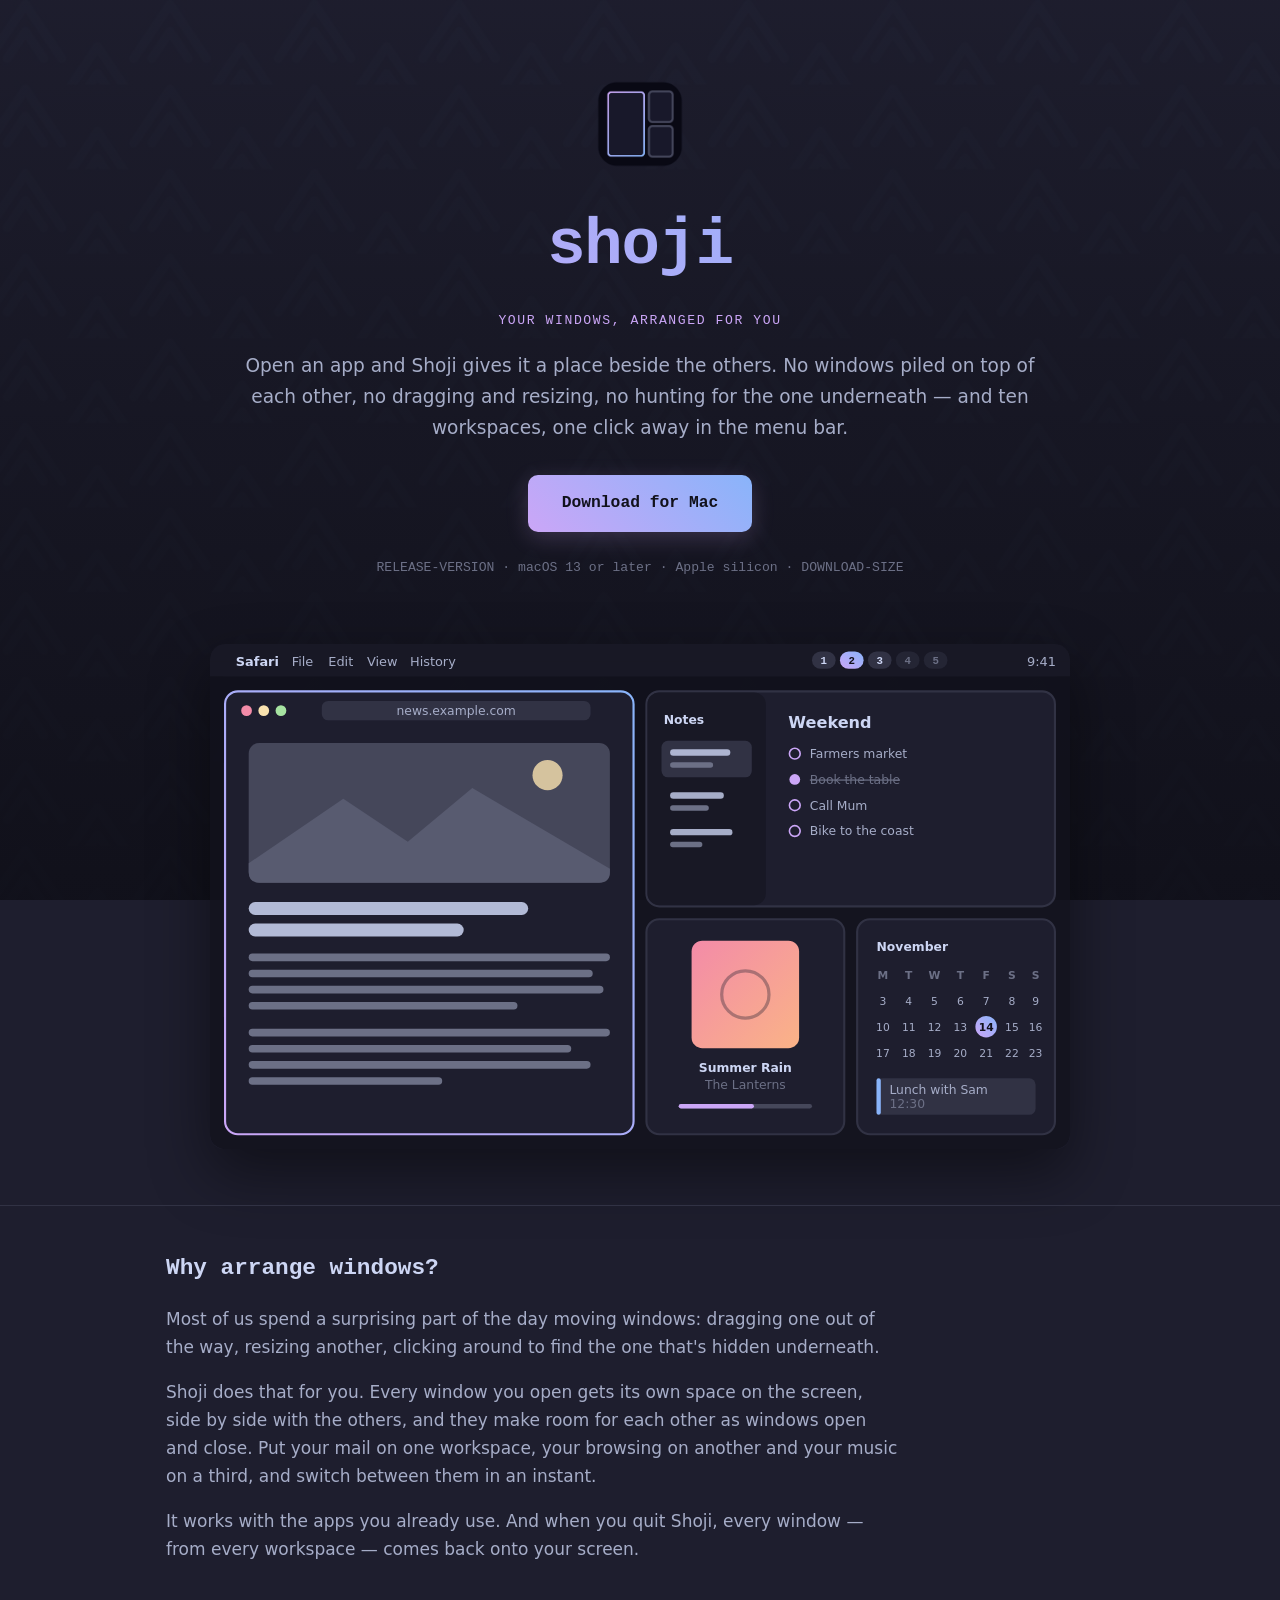
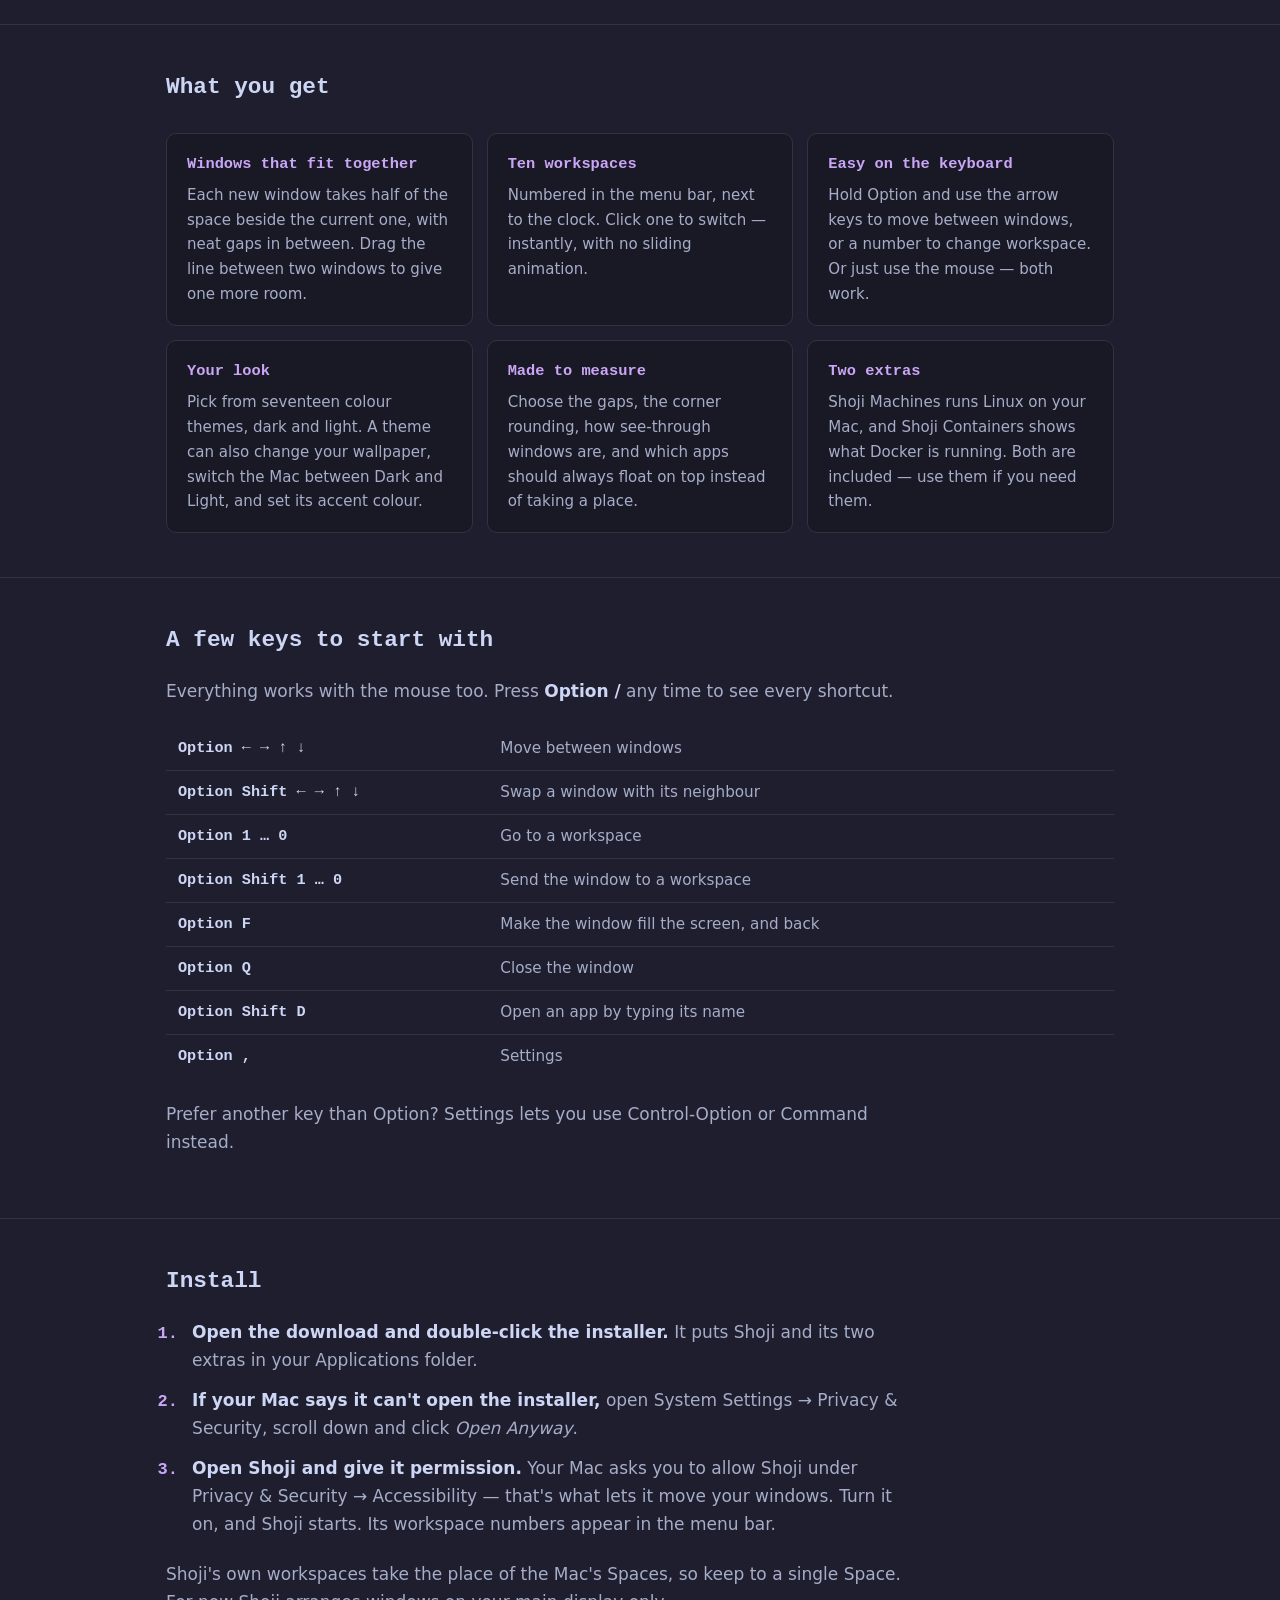
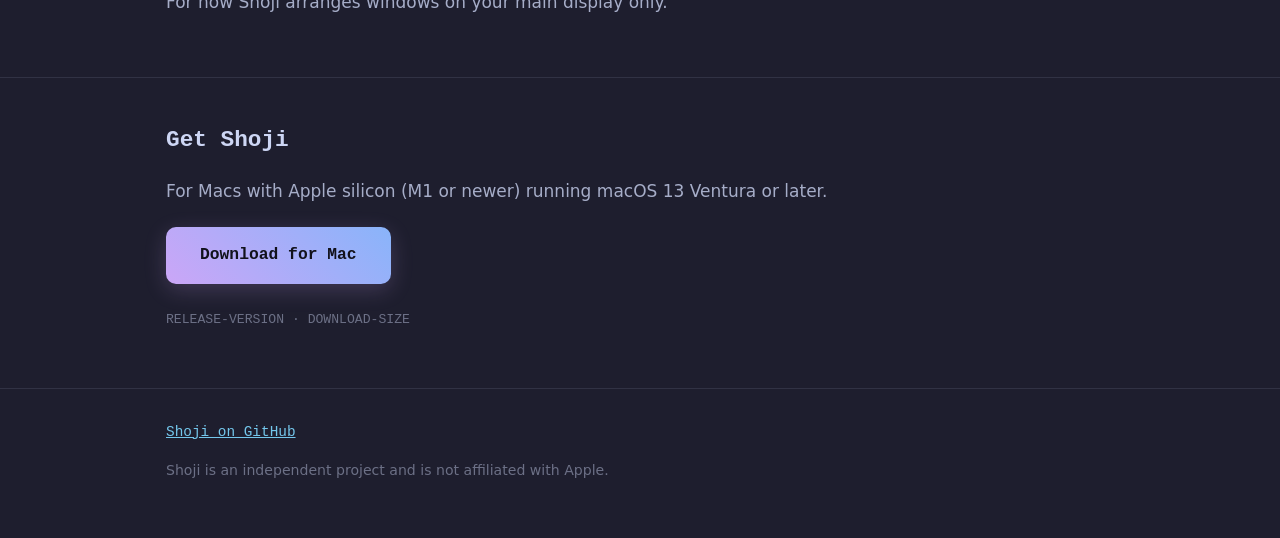
==== web/index.html @ f446073b "Website: shoji.pbcs.io download page web/ is an end-user download page (S3 behind CloudFront, like s" ====
<!doctype html>
<html lang="en">
<head>
<meta charset="utf-8">
<meta name="viewport" content="width=device-width, initial-scale=1">
<title>Shoji — your Mac's windows, arranged for you</title>
<meta name="description" content="Shoji arranges your Mac's windows side by side, automatically. No overlapping, no dragging — and ten workspaces, one click away in the menu bar.">
<link rel="icon" type="image/png" href="assets/favicon.png">
<link rel="stylesheet" href="style.css">

<meta property="og:title" content="Shoji — your Mac's windows, arranged for you">
<meta property="og:description" content="Shoji arranges your Mac's windows side by side, automatically. No overlapping, no dragging.">
<meta property="og:type" content="website">
<meta property="og:image" content="assets/shoji-icon.png">
</head>

<body>

<!-- DOWNLOAD-URL, DOWNLOAD-SIZE and RELEASE-VERSION are filled in when the site is published. -->

<header>
  <div class="wrap">
    <img class="mark" src="assets/shoji-icon.png" alt="The Shoji icon: one tall window beside two stacked ones" width="112" height="112">
    <h1>shoji</h1>
    <p class="tagline">Your windows, arranged for you</p>
    <p class="lede">
      Open an app and Shoji gives it a place beside the others. No windows
      piled on top of each other, no dragging and resizing, no hunting for
      the one underneath — and ten workspaces, one click away in the menu
      bar.
    </p>

    <div class="get">
      <a class="btn" href="DOWNLOAD-URL">Download for Mac</a>
      <p class="meta">
        <span>RELEASE-VERSION</span><span>macOS 13 or later</span><span>Apple silicon</span><span>DOWNLOAD-SIZE</span>
      </p>
    </div>

    <figure class="shot" aria-label="A Mac desktop with Shoji: Safari on the left half, Notes at the top right, Music and Calendar side by side below it, and workspace numbers in the menu bar">
      <svg viewBox="0 0 800 470" role="img" aria-hidden="true">
        <defs>
          <linearGradient id="focus" x1="0" y1="1" x2="1" y2="0">
            <stop offset="0" stop-color="#cba6f7"/><stop offset="1" stop-color="#89b4fa"/>
          </linearGradient>
          <linearGradient id="art" x1="0" y1="0" x2="1" y2="1">
            <stop offset="0" stop-color="#f38ba8"/><stop offset="1" stop-color="#fab387"/>
          </linearGradient>
        </defs>
        <rect x="0" y="0" width="800" height="470" rx="14" fill="#11111b" opacity=".78"/>

        <!-- menu bar -->
        <rect x="0" y="0" width="800" height="30" rx="14" fill="#181825"/>
        <rect x="0" y="16" width="800" height="14" fill="#181825"/>
        <text x="24" y="20" class="mb b">Safari</text>
        <text x="76" y="20" class="mb">File</text>
        <text x="110" y="20" class="mb">Edit</text>
        <text x="146" y="20" class="mb">View</text>
        <text x="186" y="20" class="mb">History</text>
        <g transform="translate(560 7)">
          <rect x="0" y="0" width="22" height="16" rx="8" fill="#313244"/><text x="11" y="12" class="pill">1</text>
          <rect x="26" y="0" width="22" height="16" rx="8" fill="url(#focus)"/><text x="37" y="12" class="pill on">2</text>
          <rect x="52" y="0" width="22" height="16" rx="8" fill="#313244"/><text x="63" y="12" class="pill">3</text>
          <rect x="78" y="0" width="22" height="16" rx="8" fill="#313244" opacity=".5"/><text x="89" y="12" class="pill dim">4</text>
          <rect x="104" y="0" width="22" height="16" rx="8" fill="#313244" opacity=".5"/><text x="115" y="12" class="pill dim">5</text>
        </g>
        <text x="760" y="20" class="mb">9:41</text>

        <!-- Safari: the focused window, left half -->
        <rect x="14" y="44" width="380" height="412" rx="12" fill="#1e1e2e" stroke="url(#focus)" stroke-width="2"/>
        <g transform="translate(14 44)">
          <circle cx="20" cy="18" r="5" fill="#f38ba8"/><circle cx="36" cy="18" r="5" fill="#f9e2af"/><circle cx="52" cy="18" r="5" fill="#a6e3a1"/>
          <rect x="90" y="9" width="250" height="18" rx="6" fill="#313244"/>
          <text x="215" y="22" class="ui c">news.example.com</text>
          <rect x="22" y="48" width="336" height="130" rx="10" fill="#45475a"/>
          <path d="M22 160 L110 100 L170 140 L230 90 L358 165 L358 168 Q358 178 348 178 L32 178 Q22 178 22 168 Z" fill="#585b70"/>
          <circle cx="300" cy="78" r="14" fill="#f9e2af" opacity=".8"/>
          <rect x="22" y="196" width="260" height="12" rx="6" fill="#cdd6f4" opacity=".85"/>
          <rect x="22" y="216" width="200" height="12" rx="6" fill="#cdd6f4" opacity=".85"/>
          <rect x="22" y="244" width="336" height="7" rx="3.5" fill="#6c7086"/>
          <rect x="22" y="259" width="320" height="7" rx="3.5" fill="#6c7086"/>
          <rect x="22" y="274" width="330" height="7" rx="3.5" fill="#6c7086"/>
          <rect x="22" y="289" width="250" height="7" rx="3.5" fill="#6c7086"/>
          <rect x="22" y="314" width="336" height="7" rx="3.5" fill="#6c7086"/>
          <rect x="22" y="329" width="300" height="7" rx="3.5" fill="#6c7086"/>
          <rect x="22" y="344" width="318" height="7" rx="3.5" fill="#6c7086"/>
          <rect x="22" y="359" width="180" height="7" rx="3.5" fill="#6c7086"/>
        </g>

        <!-- Notes: top right -->
        <rect x="406" y="44" width="380" height="200" rx="12" fill="#1e1e2e" stroke="#313244" stroke-width="2"/>
        <g transform="translate(406 44)">
          <rect x="1" y="1" width="110" height="198" rx="11" fill="#181825"/>
          <text x="16" y="30" class="ui b">Notes</text>
          <rect x="14" y="46" width="84" height="34" rx="6" fill="#313244"/>
          <rect x="22" y="54" width="56" height="6" rx="3" fill="#cdd6f4" opacity=".8"/>
          <rect x="22" y="66" width="40" height="5" rx="2.5" fill="#6c7086"/>
          <rect x="22" y="94" width="50" height="6" rx="3" fill="#a6adc8"/>
          <rect x="22" y="106" width="36" height="5" rx="2.5" fill="#6c7086"/>
          <rect x="22" y="128" width="58" height="6" rx="3" fill="#a6adc8"/>
          <rect x="22" y="140" width="30" height="5" rx="2.5" fill="#6c7086"/>
          <text x="132" y="34" class="ui h">Weekend</text>
          <circle cx="138" cy="58" r="5" fill="none" stroke="#cba6f7" stroke-width="1.5"/>
          <text x="152" y="62" class="ui">Farmers market</text>
          <circle cx="138" cy="82" r="5" fill="#cba6f7"/>
          <text x="152" y="86" class="ui done">Book the table</text>
          <circle cx="138" cy="106" r="5" fill="none" stroke="#cba6f7" stroke-width="1.5"/>
          <text x="152" y="110" class="ui">Call Mum</text>
          <circle cx="138" cy="130" r="5" fill="none" stroke="#cba6f7" stroke-width="1.5"/>
          <text x="152" y="134" class="ui">Bike to the coast</text>
        </g>

        <!-- Music: bottom middle -->
        <rect x="406" y="256" width="184" height="200" rx="12" fill="#1e1e2e" stroke="#313244" stroke-width="2"/>
        <g transform="translate(406 256)">
          <rect x="42" y="20" width="100" height="100" rx="10" fill="url(#art)"/>
          <circle cx="92" cy="70" r="22" fill="none" stroke="#1e1e2e" stroke-width="3" opacity=".35"/>
          <text x="92" y="142" class="ui b c">Summer Rain</text>
          <text x="92" y="158" class="ui d c">The Lanterns</text>
          <rect x="30" y="172" width="124" height="4" rx="2" fill="#45475a"/>
          <rect x="30" y="172" width="70" height="4" rx="2" fill="#cba6f7"/>
        </g>

        <!-- Calendar: bottom right -->
        <rect x="602" y="256" width="184" height="200" rx="12" fill="#1e1e2e" stroke="#313244" stroke-width="2"/>
        <g transform="translate(602 256)">
          <text x="18" y="30" class="ui b">November</text>
          <g class="cal">
            <text x="24" y="56">M</text><text x="48" y="56">T</text><text x="72" y="56">W</text><text x="96" y="56">T</text><text x="120" y="56">F</text><text x="144" y="56">S</text><text x="166" y="56">S</text>
          </g>
          <g class="cal n">
            <text x="24" y="80">3</text><text x="48" y="80">4</text><text x="72" y="80">5</text><text x="96" y="80">6</text><text x="120" y="80">7</text><text x="144" y="80">8</text><text x="166" y="80">9</text>
            <text x="24" y="104">10</text><text x="48" y="104">11</text><text x="72" y="104">12</text><text x="96" y="104">13</text>
            <circle cx="120" cy="100" r="10" fill="url(#focus)"/><text x="120" y="104" class="today">14</text>
            <text x="144" y="104">15</text><text x="166" y="104">16</text>
            <text x="24" y="128">17</text><text x="48" y="128">18</text><text x="72" y="128">19</text><text x="96" y="128">20</text><text x="120" y="128">21</text><text x="144" y="128">22</text><text x="166" y="128">23</text>
          </g>
          <rect x="18" y="148" width="148" height="34" rx="6" fill="#313244"/>
          <rect x="18" y="148" width="4" height="34" rx="2" fill="#89b4fa"/>
          <text x="30" y="163" class="ui">Lunch with Sam</text>
          <text x="30" y="176" class="ui d">12:30</text>
        </g>
      </svg>
    </figure>
  </div>
</header>

<section>
  <div class="wrap">
    <h2>Why arrange windows?</h2>
    <p>
      Most of us spend a surprising part of the day moving windows: dragging
      one out of the way, resizing another, clicking around to find the one
      that's hidden underneath.
    </p>
    <p>
      Shoji does that for you. Every window you open gets its own space on
      the screen, side by side with the others, and they make room for each
      other as windows open and close. Put your mail on one workspace, your
      browsing on another and your music on a third, and switch between them
      in an instant.
    </p>
    <p>
      It works with the apps you already use. And when you quit Shoji, every
      window — from every workspace — comes back onto your screen.
    </p>
  </div>
</section>

<section>
  <div class="wrap">
    <h2>What you get</h2>
    <div class="cards">
      <div class="card">
        <h3>Windows that fit together</h3>
        <p>Each new window takes half of the space beside the current one, with neat gaps in between. Drag the line between two windows to give one more room.</p>
      </div>
      <div class="card">
        <h3>Ten workspaces</h3>
        <p>Numbered in the menu bar, next to the clock. Click one to switch — instantly, with no sliding animation.</p>
      </div>
      <div class="card">
        <h3>Easy on the keyboard</h3>
        <p>Hold Option and use the arrow keys to move between windows, or a number to change workspace. Or just use the mouse — both work.</p>
      </div>
      <div class="card">
        <h3>Your look</h3>
        <p>Pick from seventeen colour themes, dark and light. A theme can also change your wallpaper, switch the Mac between Dark and Light, and set its accent colour.</p>
      </div>
      <div class="card">
        <h3>Made to measure</h3>
        <p>Choose the gaps, the corner rounding, how see-through windows are, and which apps should always float on top instead of taking a place.</p>
      </div>
      <div class="card">
        <h3>Two extras</h3>
        <p>Shoji Machines runs Linux on your Mac, and Shoji Containers shows what Docker is running. Both are included — use them if you need them.</p>
      </div>
    </div>
  </div>
</section>

<section>
  <div class="wrap">
    <h2>A few keys to start with</h2>
    <p>Everything works with the mouse too. Press <strong>Option&nbsp;/</strong> any time to see every shortcut.</p>
    <table class="kit">
      <tr><th>Option ← → ↑ ↓</th><td>Move between windows</td></tr>
      <tr><th>Option Shift ← → ↑ ↓</th><td>Swap a window with its neighbour</td></tr>
      <tr><th>Option 1 … 0</th><td>Go to a workspace</td></tr>
      <tr><th>Option Shift 1 … 0</th><td>Send the window to a workspace</td></tr>
      <tr><th>Option F</th><td>Make the window fill the screen, and back</td></tr>
      <tr><th>Option Q</th><td>Close the window</td></tr>
      <tr><th>Option Shift D</th><td>Open an app by typing its name</td></tr>
      <tr><th>Option ,</th><td>Settings</td></tr>
    </table>
    <p style="margin-top:22px">
      Prefer another key than Option? Settings lets you use Control-Option or
      Command instead.
    </p>
  </div>
</section>

<section>
  <div class="wrap">
    <h2>Install</h2>
    <ol class="steps">
      <li>
        <strong>Open the download and double-click the installer.</strong>
        It puts Shoji and its two extras in your Applications folder.
      </li>
      <li>
        <strong>If your Mac says it can't open the installer,</strong> open
        System Settings → Privacy &amp; Security, scroll down and click
        <em>Open Anyway</em>.
      </li>
      <li>
        <strong>Open Shoji and give it permission.</strong> Your Mac asks
        you to allow Shoji under Privacy &amp; Security → Accessibility —
        that's what lets it move your windows. Turn it on, and Shoji starts.
        Its workspace numbers appear in the menu bar.
      </li>
    </ol>
    <p>
      Shoji's own workspaces take the place of the Mac's Spaces, so keep to
      a single Space. For now Shoji arranges windows on your main display
      only.
    </p>
  </div>
</section>

<section>
  <div class="wrap">
    <h2>Get Shoji</h2>
    <p>
      For Macs with Apple silicon (M1 or newer) running macOS 13 Ventura or
      later.
    </p>
    <div class="get left">
      <a class="btn" href="DOWNLOAD-URL">Download for Mac</a>
      <p class="meta">
        <span>RELEASE-VERSION</span><span>DOWNLOAD-SIZE</span>
      </p>
    </div>
  </div>
</section>

<footer>
  <div class="wrap">
    <div class="links">
      <a href="https://github.com/paulbeavers/shoji">Shoji on GitHub</a>
    </div>
    <p style="margin:0">
      Shoji is an independent project and is not affiliated with Apple.
    </p>
  </div>
</footer>
</body>
</html>
---- web/style.css ----
/* Shoji — Catppuccin Mocha, Shoji's default theme, with the mauve → blue
   gradient its active workspace pill and icon use. Modelled on the starch site. */

:root {
  --crust:    #11111b;
  --mantle:   #181825;
  --base:     #1e1e2e;
  --surface0: #313244;
  --surface1: #45475a;
  --overlay:  #6c7086;
  --subtext:  #a6adc8;
  --text:     #cdd6f4;
  --sapphire: #74c7ec;
  --blue:     #89b4fa;
  --green:    #a6e3a1;
  --peach:    #fab387;
  --mauve:    #cba6f7;

  --mono: ui-monospace, "JetBrains Mono", "JetBrainsMono Nerd Font",
          "SFMono-Regular", Menlo, Consolas, monospace;
  --sans: ui-sans-serif, system-ui, -apple-system, "Segoe UI", Roboto,
          "Helvetica Neue", Arial, sans-serif;

  --measure: 68ch;
  --gutter: 16px;
}

* { box-sizing: border-box; }

html { scroll-behavior: smooth; }

body {
  margin: 0;
  background-color: var(--base);
  /* The lattice is the wallpaper the desktop ships with, so the page opens on
     the picture the installed machine shows. Fixed, so it reads as a backdrop
     rather than something that scrolls past. */
  background-image: linear-gradient(rgba(30, 30, 46, .82), rgba(17, 17, 27, .94)),
                    url("assets/lattice.jpg");
  background-size: cover;
  background-position: center top;
  background-attachment: fixed;
  color: var(--text);
  font-family: var(--sans);
  font-size: 17px;
  line-height: 1.65;
  -webkit-font-smoothing: antialiased;
}

.wrap {
  max-width: 980px;
  margin: 0 auto;
  padding: 0 var(--gutter);
}

/* ── hero ─────────────────────────────────────────────────────────────── */

header { padding: 72px 0 56px; text-align: center; }

header img.mark {
  width: 104px; height: auto;
  margin: 0 auto 18px;
  display: block;
}

h1 {
  font-family: var(--mono);
  font-size: clamp(2.6rem, 9vw, 4rem);
  letter-spacing: -.02em;
  margin: 0;
  /* The same mauve-to-sapphire ramp the focused window border draws. */
  background: linear-gradient(45deg, var(--mauve), var(--blue));
  -webkit-background-clip: text;
  background-clip: text;
  color: transparent;
}

.tagline {
  font-family: var(--mono);
  color: var(--mauve);
  letter-spacing: .12em;
  text-transform: uppercase;
  font-size: .82rem;
  margin: 10px 0 20px;
}

.lede {
  max-width: var(--measure);
  margin: 0 auto 32px;
  color: var(--subtext);
  font-size: 1.16rem;
}

/* ── download ─────────────────────────────────────────────────────────── */

.get { display: flex; flex-direction: column; align-items: center; gap: 12px; }

.btn {
  display: inline-block;
  font-family: var(--mono);
  font-size: 1.02rem;
  font-weight: 600;
  text-decoration: none;
  color: var(--crust);
  background: linear-gradient(45deg, var(--mauve), var(--blue));
  padding: 15px 34px;
  border-radius: 10px;
  border: 0;
  transition: transform .12s ease, box-shadow .12s ease;
  box-shadow: 0 6px 22px rgba(203, 166, 247, .2);
}

.btn:hover, .btn:focus-visible {
  transform: translateY(-2px);
  box-shadow: 0 10px 28px rgba(203, 166, 247, .3);
}

.btn:focus-visible { outline: 2px solid var(--text); outline-offset: 3px; }

.meta {
  font-family: var(--mono);
  font-size: .82rem;
  color: var(--overlay);
}

.meta span + span::before { content: " · "; }

/* ── sections ─────────────────────────────────────────────────────────── */

section { padding: 44px 0; border-top: 1px solid var(--surface0); }

h2 {
  font-family: var(--mono);
  font-size: 1.42rem;
  margin: 0 0 6px;
  color: var(--text);
}

section > .wrap > p { max-width: var(--measure); color: var(--subtext); }

section > .wrap > p strong { color: var(--text); font-weight: 600; }

/* ── feature cards ────────────────────────────────────────────────────── */

.cards {
  display: grid;
  grid-template-columns: repeat(auto-fit, minmax(240px, 1fr));
  gap: 14px;
  margin-top: 26px;
}

.card {
  background: rgba(24, 24, 37, .78);
  border: 1px solid var(--surface0);
  border-radius: 10px;
  padding: 18px 20px;
}

.card h3 {
  font-family: var(--mono);
  font-size: .96rem;
  margin: 0 0 6px;
  color: var(--mauve);
}

.card p { margin: 0; color: var(--subtext); font-size: .94rem; }

/* ── key table ────────────────────────────────────────────────────────── */

.kit {
  width: 100%;
  border-collapse: collapse;
  margin-top: 22px;
  font-size: .95rem;
}

.kit th, .kit td {
  text-align: left;
  padding: 9px 12px;
  border-bottom: 1px solid var(--surface0);
  vertical-align: top;
}

.kit th {
  color: var(--text);
  font-family: var(--mono);
  font-weight: 600;
  width: 34%;
  white-space: nowrap;
}

.kit td { color: var(--subtext); }

.kit tr:last-child th, .kit tr:last-child td { border-bottom: 0; }

/* ── code ─────────────────────────────────────────────────────────────── */

pre {
  background: var(--crust);
  border: 1px solid var(--surface0);
  border-radius: 10px;
  padding: 15px 18px;
  overflow-x: auto;
  font-family: var(--mono);
  font-size: .87rem;
  line-height: 1.55;
  color: var(--text);
  /* Deliberately not held to --measure. Prose wants a short line; a shell
     command does not, and clipping one at 68ch hid the end of the dd line
     behind a scrollbar — which is exactly the part worth reading. */
}

/* The overflow scrollbar defaults to the platform's light one, which on this
   background arrives as a bright white bar under the code. */
pre::-webkit-scrollbar { height: 10px; }
pre::-webkit-scrollbar-track { background: var(--crust); border-radius: 0 0 10px 10px; }
pre::-webkit-scrollbar-thumb {
  background: var(--surface1);
  border-radius: 6px;
  border: 2px solid var(--crust);
}
pre::-webkit-scrollbar-thumb:hover { background: var(--overlay); }
pre { scrollbar-width: thin; scrollbar-color: var(--surface1) var(--crust); }

pre .c { color: var(--overlay); }

code {
  font-family: var(--mono);
  font-size: .9em;
  background: rgba(49, 50, 68, .55);
  padding: .12em .42em;
  border-radius: 5px;
  color: var(--text);
}

/* ── links ────────────────────────────────────────────────────────────── */

a { color: var(--sapphire); }
a:hover { color: var(--blue); }

/* ── footer ───────────────────────────────────────────────────────────── */

footer {
  border-top: 1px solid var(--surface0);
  padding: 32px 0 56px;
  color: var(--overlay);
  font-size: .88rem;
}

footer .links { display: flex; flex-wrap: wrap; gap: 20px; margin-bottom: 14px; }
footer .links a { font-family: var(--mono); font-size: .9rem; }

/* ── the desktop drawing ──────────────────────────────────────────────── */

.shot { margin: 52px auto 0; max-width: 860px; }
.shot svg {
  display: block; width: 100%; height: auto;
  border-radius: 14px;
  box-shadow: 0 24px 60px rgba(0, 0, 0, .45);
  font-family: var(--mono);
}
.shot .mb { font-family: var(--sans); font-size: 12px; fill: var(--subtext); }
.shot .mb.b { fill: var(--text); font-weight: 700; }
.shot .pill { font-size: 10px; font-weight: 700; text-anchor: middle; fill: var(--text); }
.shot .pill.on { fill: var(--crust); }
.shot .pill.dim { fill: var(--overlay); }
.shot .pill.gear { font-family: var(--sans); font-size: 12px; fill: var(--subtext); }
.shot .ui { font-family: var(--sans); font-size: 11.5px; fill: var(--subtext); }
.shot .ui.b { font-weight: 700; fill: var(--text); }
.shot .ui.h { font-size: 15px; font-weight: 700; fill: var(--text); }
.shot .ui.d { fill: var(--overlay); }
.shot .ui.c { text-anchor: middle; }
.shot .ui.done { fill: var(--overlay); text-decoration: line-through; }
.shot .cal text { font-family: var(--sans); font-size: 10px; text-anchor: middle; fill: var(--overlay); font-weight: 600; }
.shot .cal.n text { fill: var(--subtext); font-weight: 400; }
.shot .cal.n text.today { fill: var(--crust); font-weight: 700; }

/* ── install steps ────────────────────────────────────────────────────── */

.steps { max-width: var(--measure); color: var(--subtext); padding-left: 1.3em; margin: 18px 0 22px; }
.steps li { margin-bottom: 12px; padding-left: 4px; }
.steps li::marker { font-family: var(--mono); color: var(--mauve); font-weight: 700; }
.steps strong { color: var(--text); font-weight: 600; }

.get.left { align-items: flex-start; margin-top: 22px; }

@media (max-width: 620px) {
  body { font-size: 16px; }
  header { padding: 52px 0 40px; }
  .kit th { width: auto; white-space: normal; }
  .kit, .kit tbody, .kit tr, .kit th, .kit td { display: block; }
  .kit th { border-bottom: 0; padding-bottom: 0; }
  .kit td { padding-top: 2px; }
}
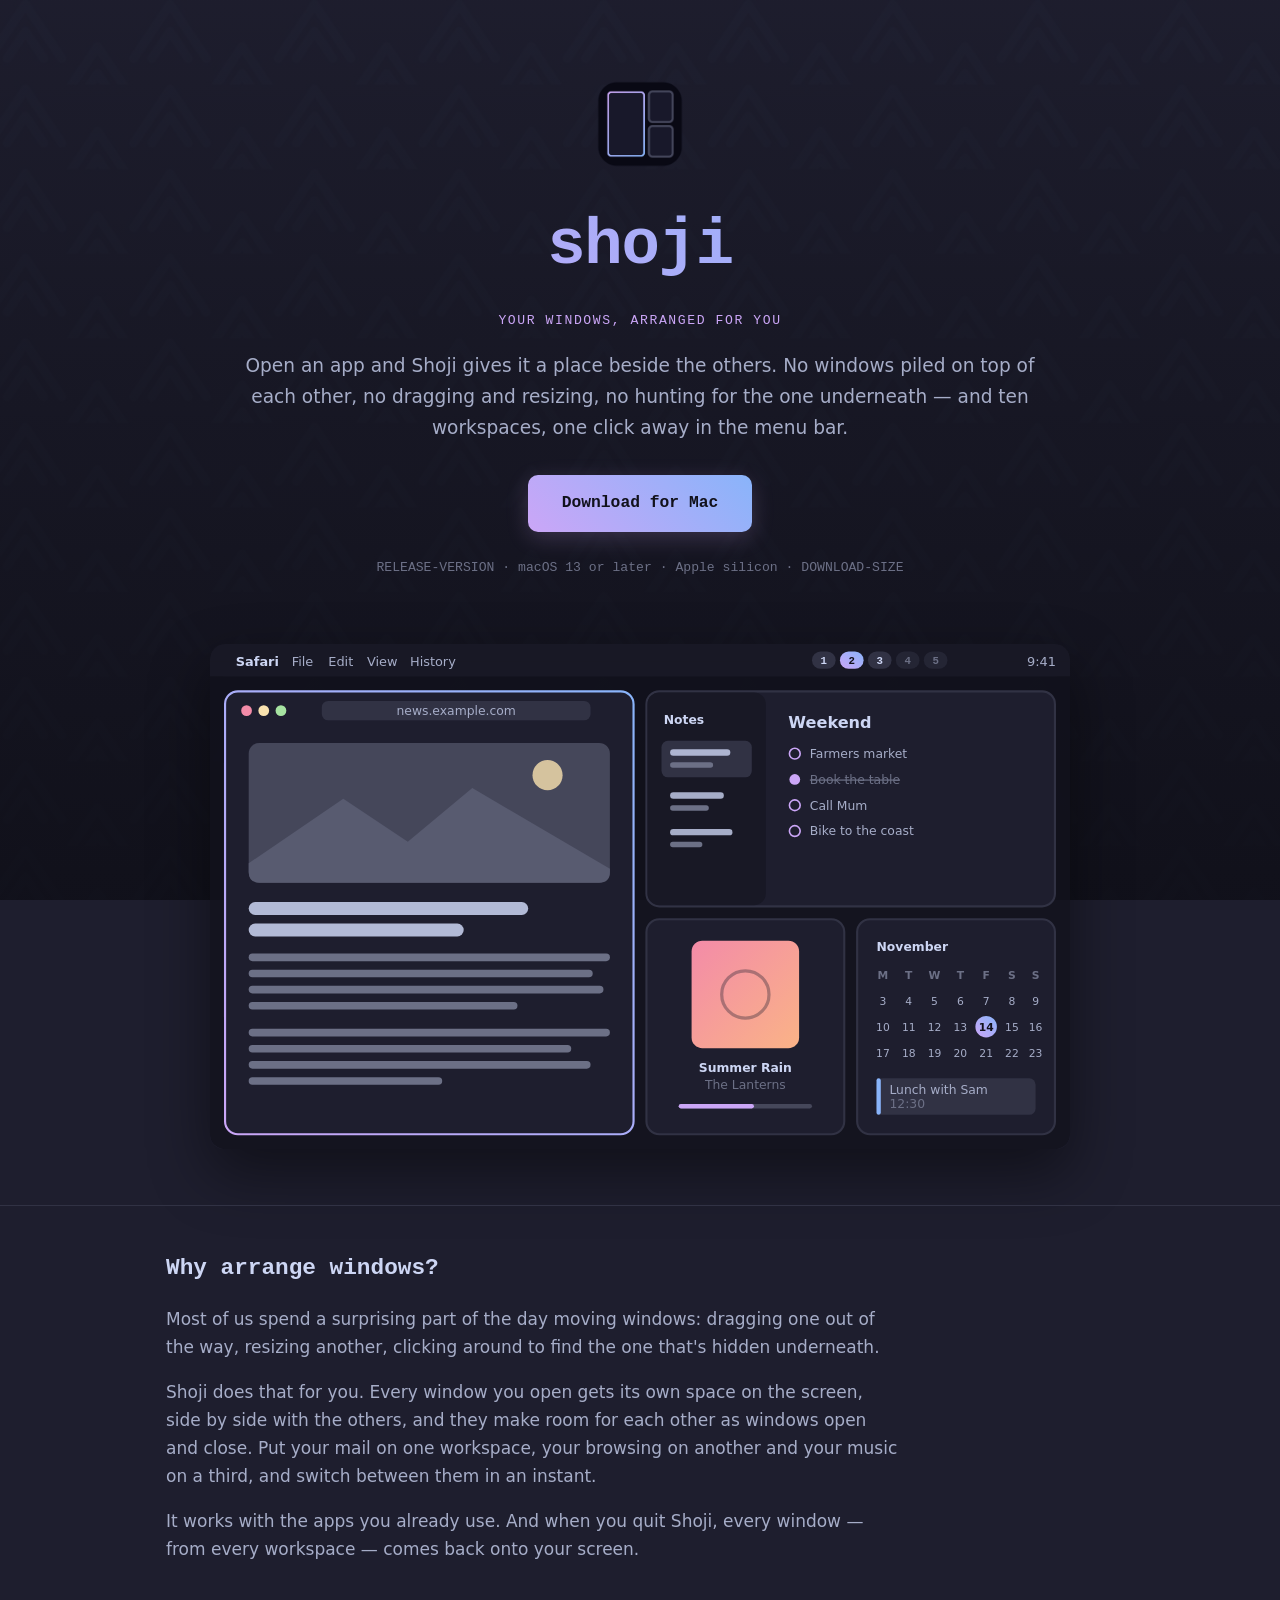
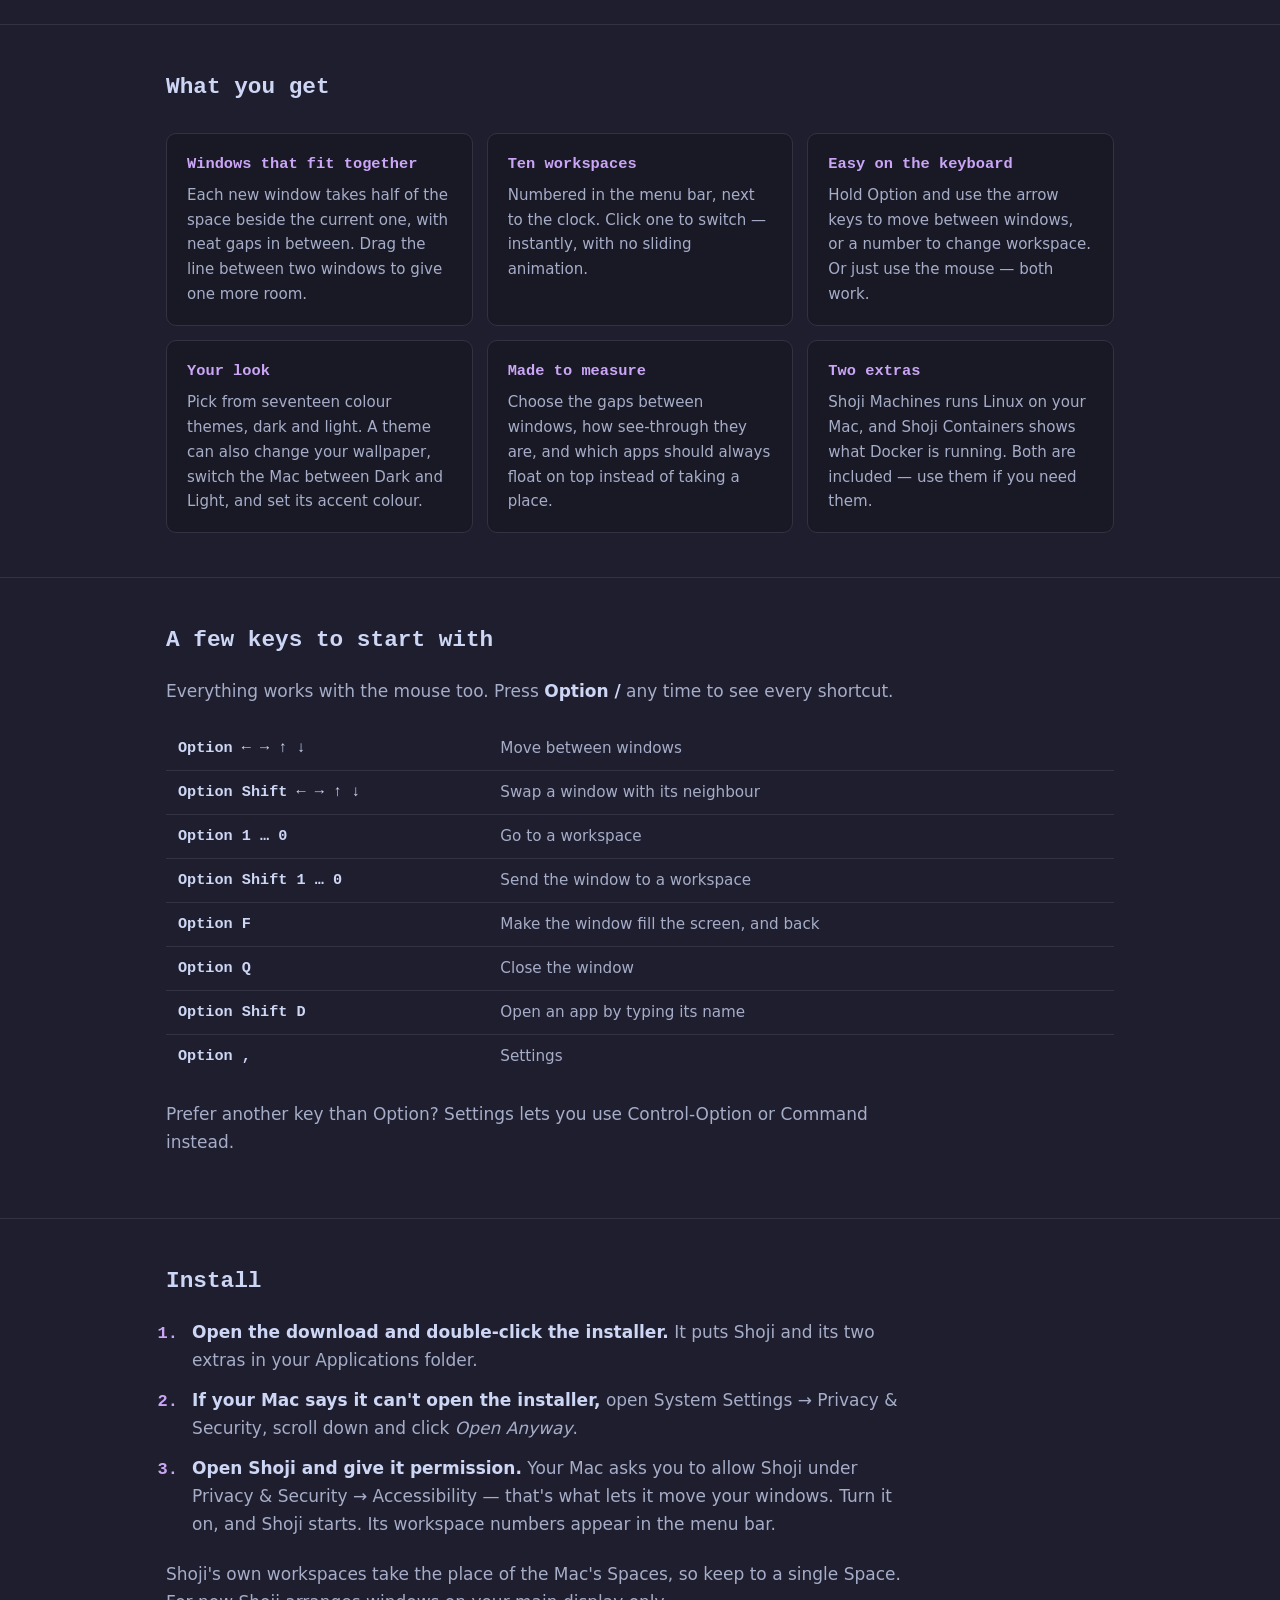
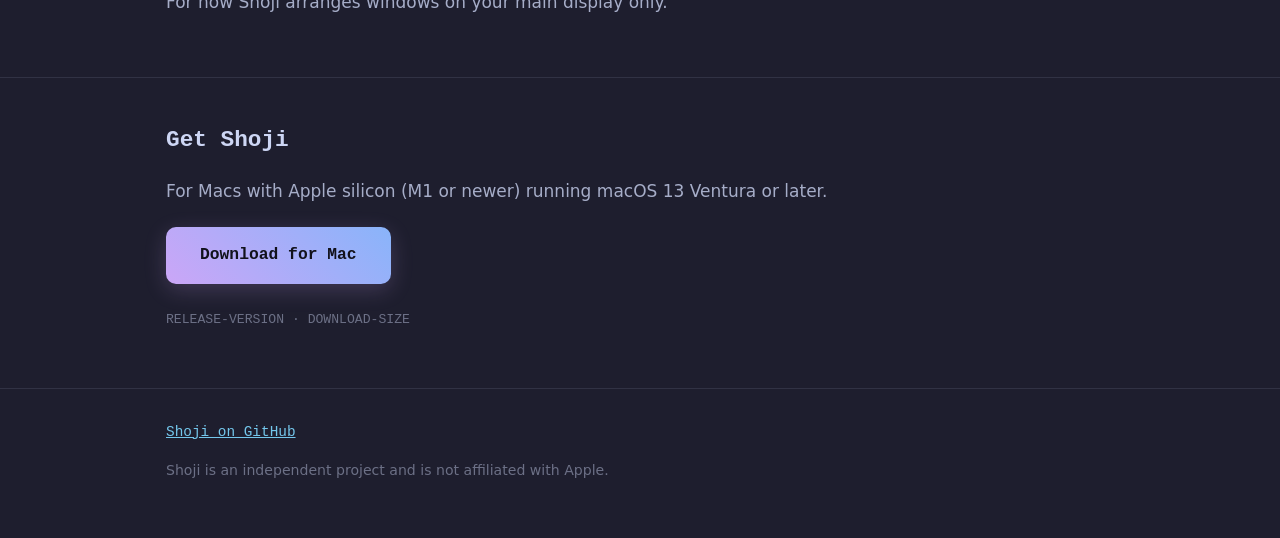
==== commit 56e9e0fa: "Remove the corner rounding setting It only rounded Shoji's launcher and keybindings sheet, but read " ====
--- a/web/index.html
+++ b/web/index.html
@@ -189,7 +189,7 @@
       </div>
       <div class="card">
         <h3>Made to measure</h3>
-        <p>Choose the gaps, the corner rounding, how see-through windows are, and which apps should always float on top instead of taking a place.</p>
+        <p>Choose the gaps between windows, how see-through they are, and which apps should always float on top instead of taking a place.</p>
       </div>
       <div class="card">
         <h3>Two extras</h3>
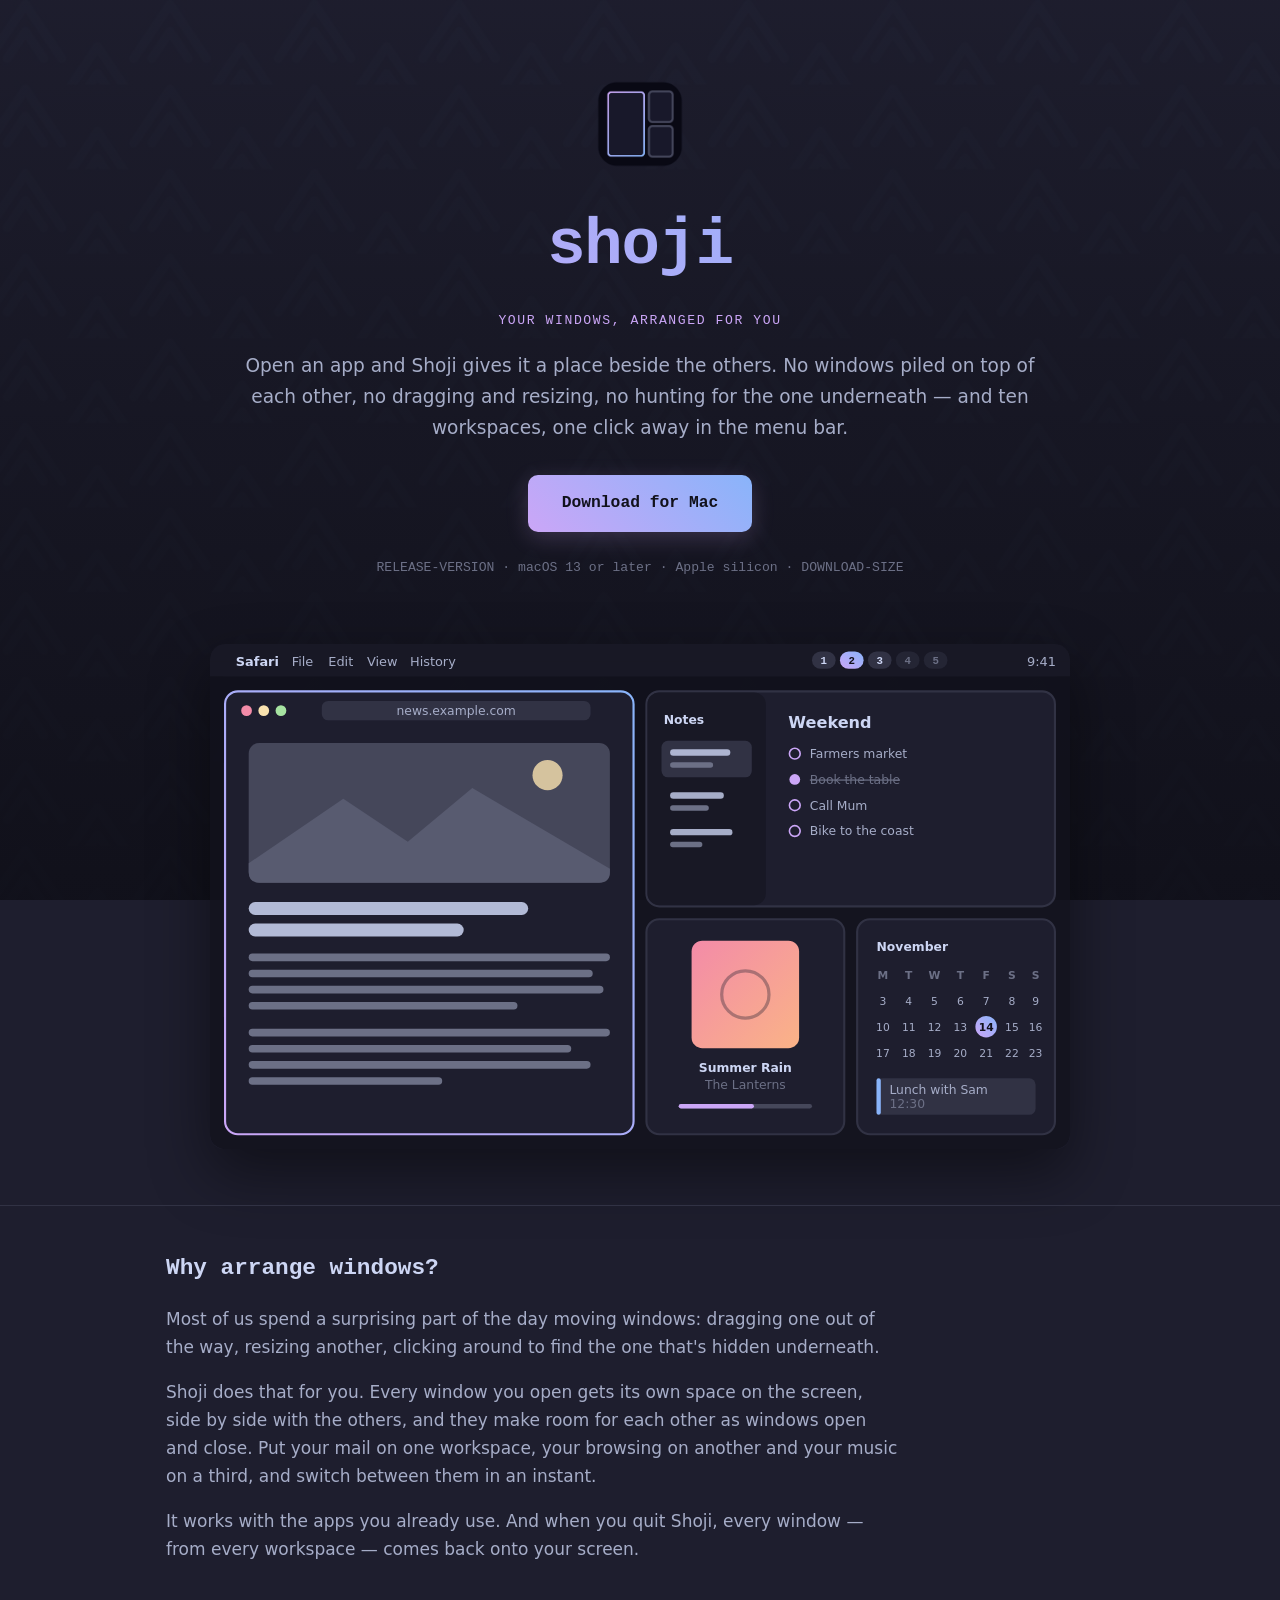
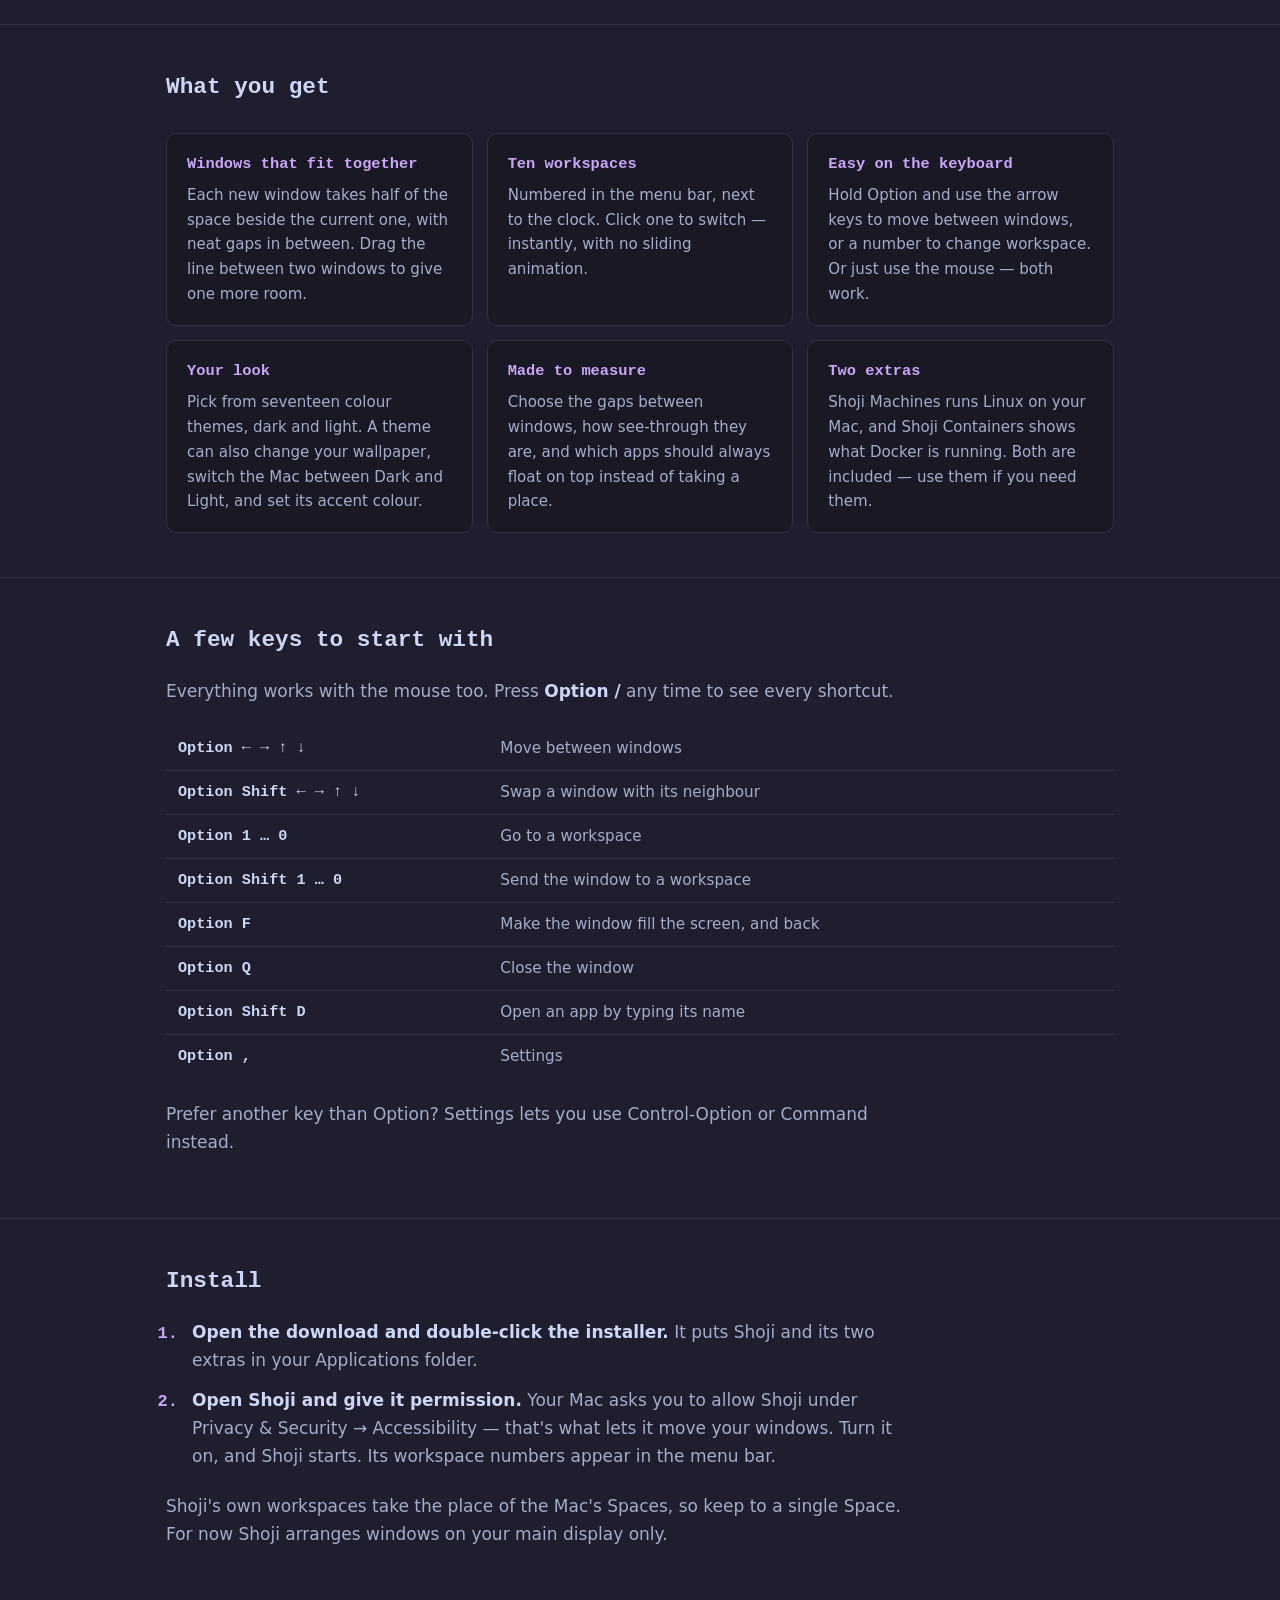
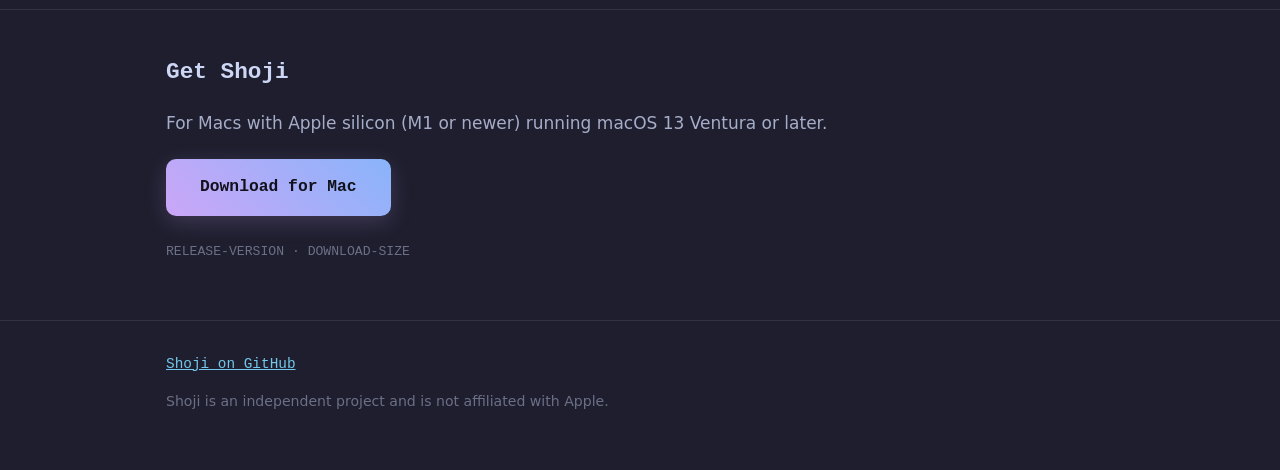
==== commit 5c99eb49: "Signed, notarized releases With Developer ID Application + Installer certificates and a notarytool p" ====
--- a/web/index.html
+++ b/web/index.html
@@ -229,11 +229,6 @@
         It puts Shoji and its two extras in your Applications folder.
       </li>
       <li>
-        <strong>If your Mac says it can't open the installer,</strong> open
-        System Settings → Privacy &amp; Security, scroll down and click
-        <em>Open Anyway</em>.
-      </li>
-      <li>
         <strong>Open Shoji and give it permission.</strong> Your Mac asks
         you to allow Shoji under Privacy &amp; Security → Accessibility —
         that's what lets it move your windows. Turn it on, and Shoji starts.
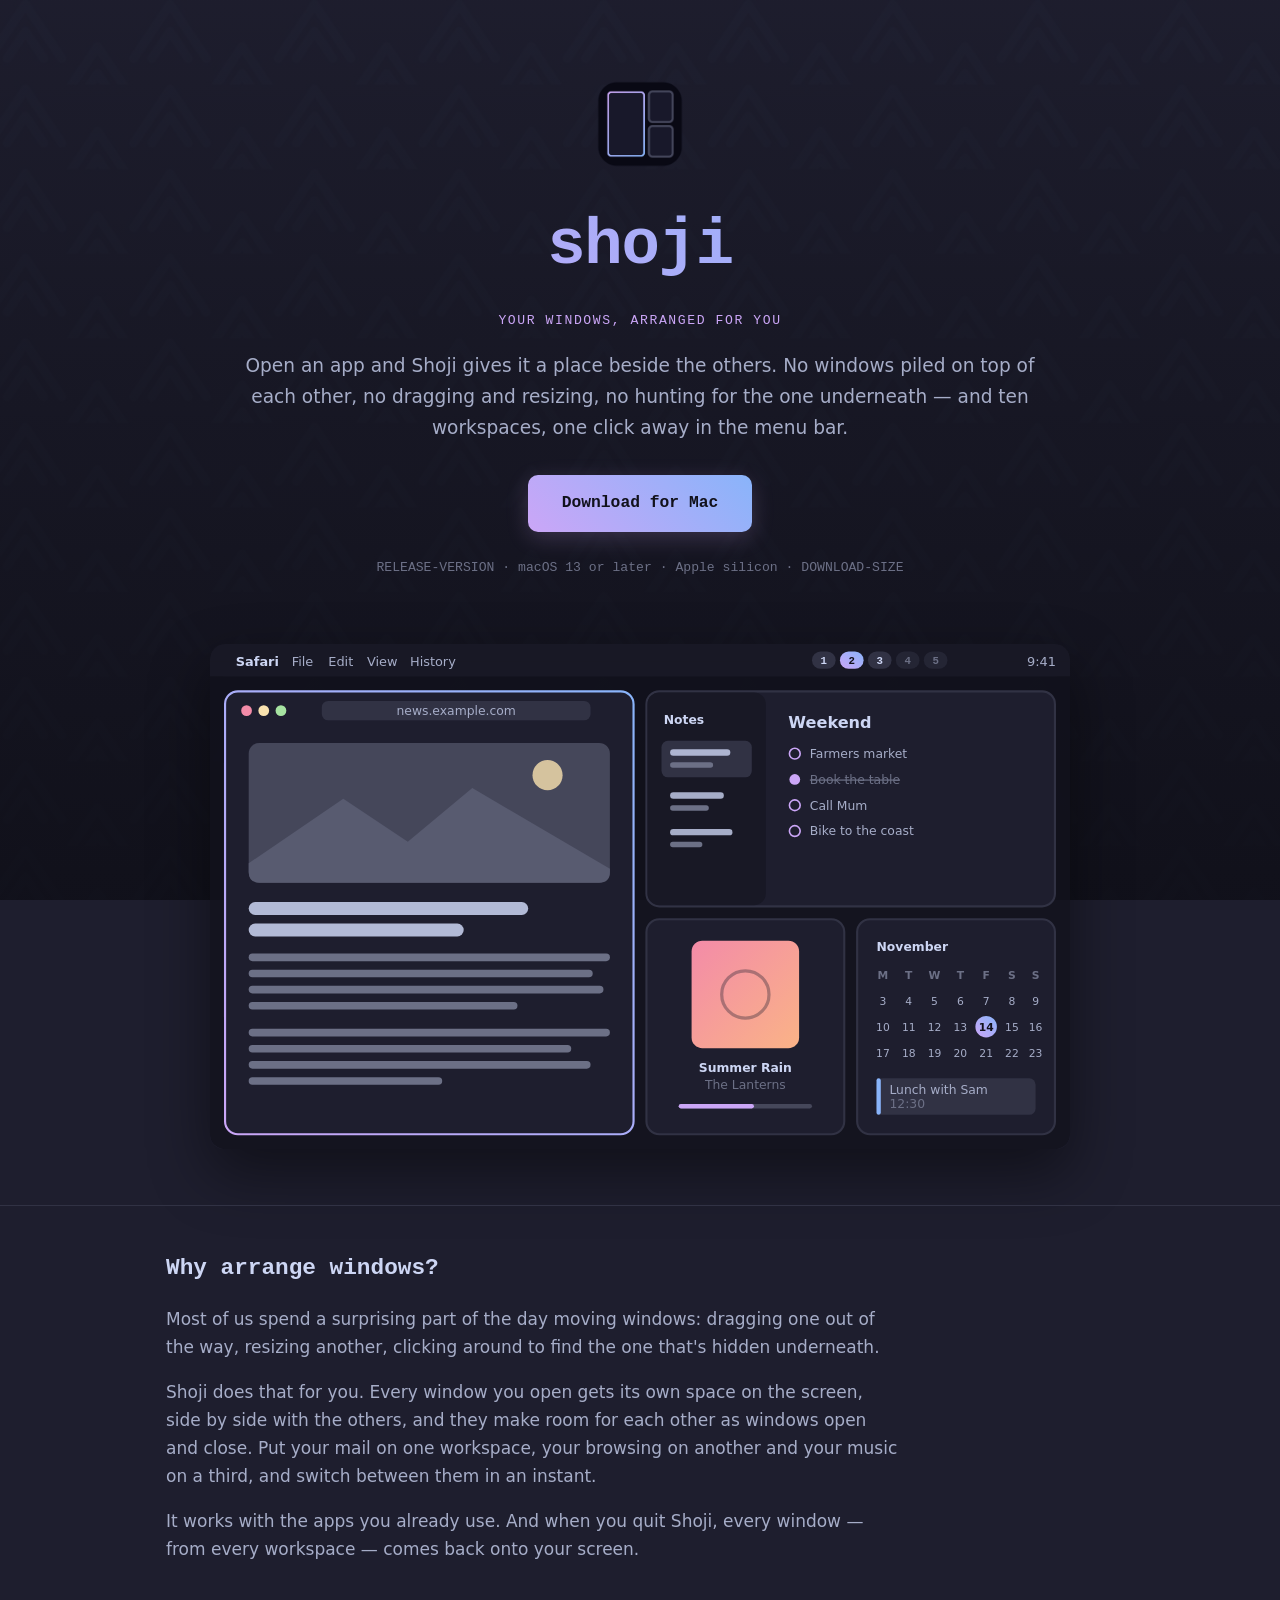
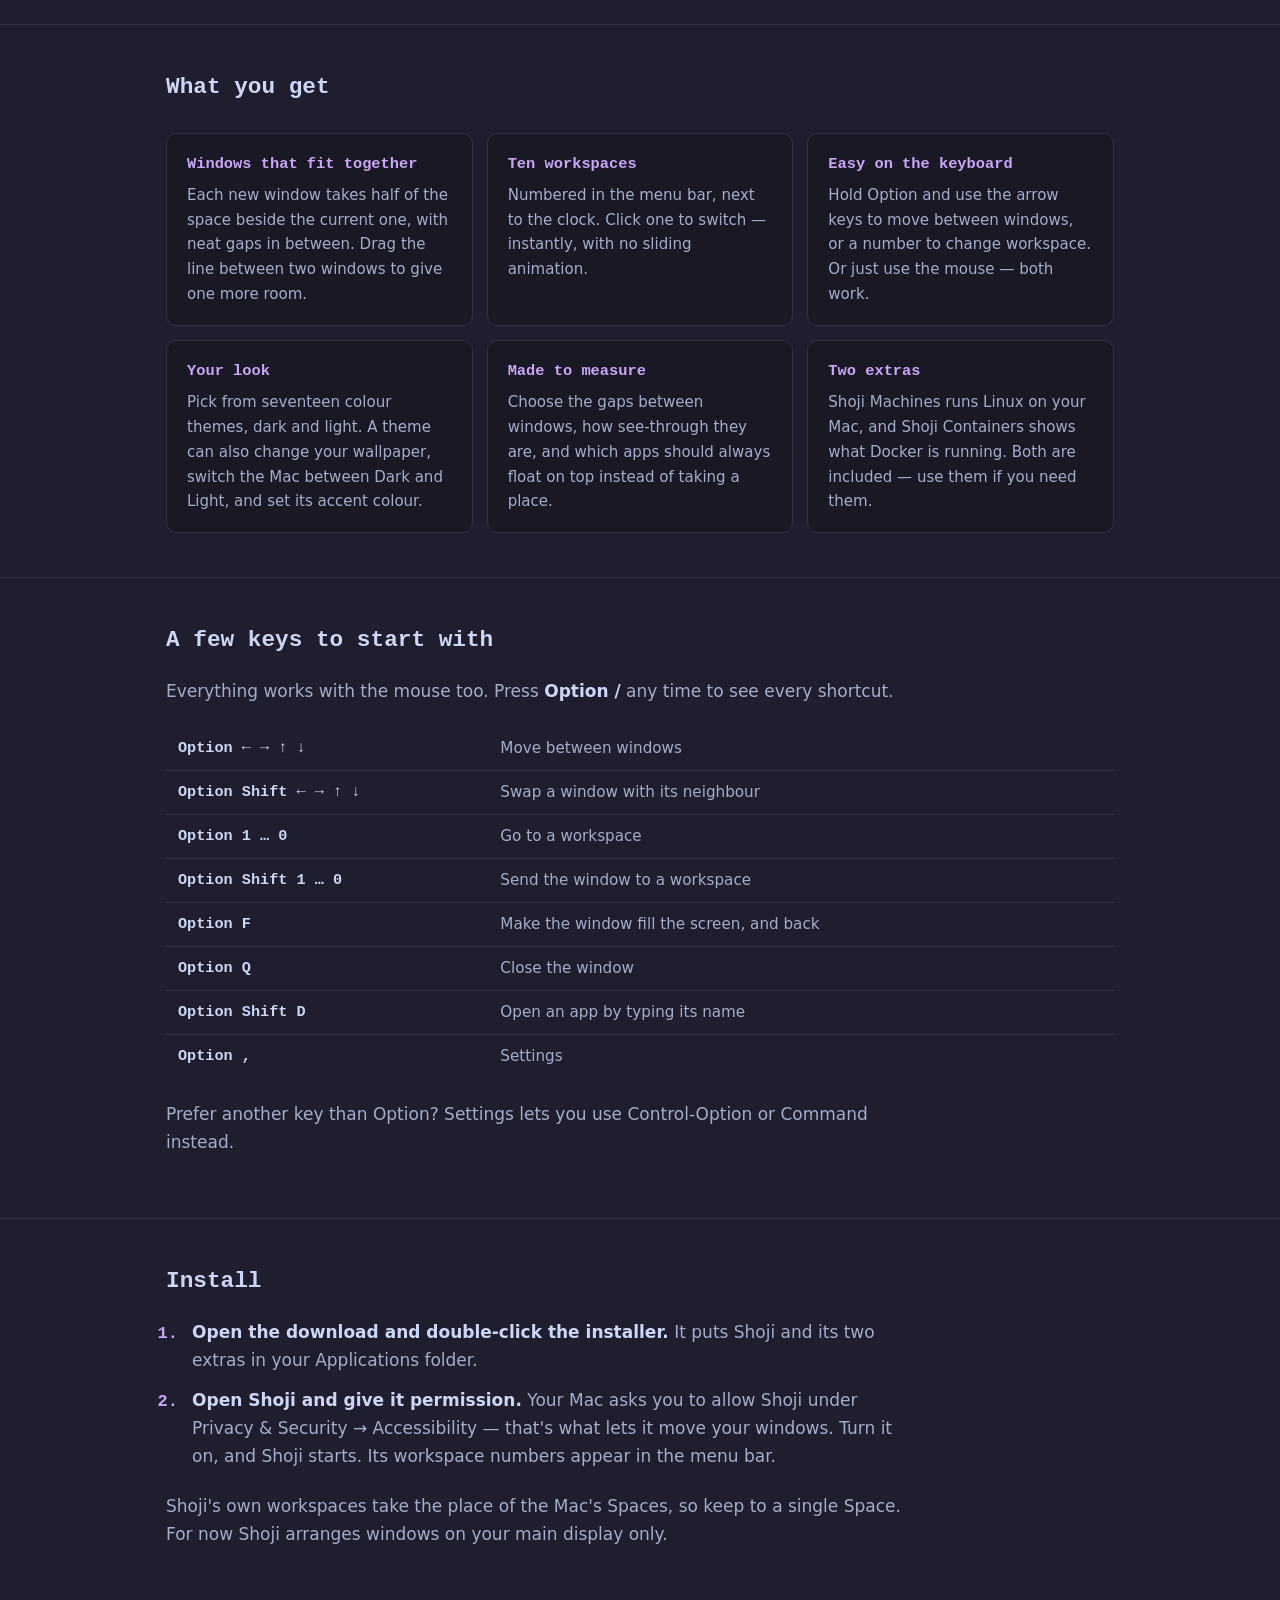
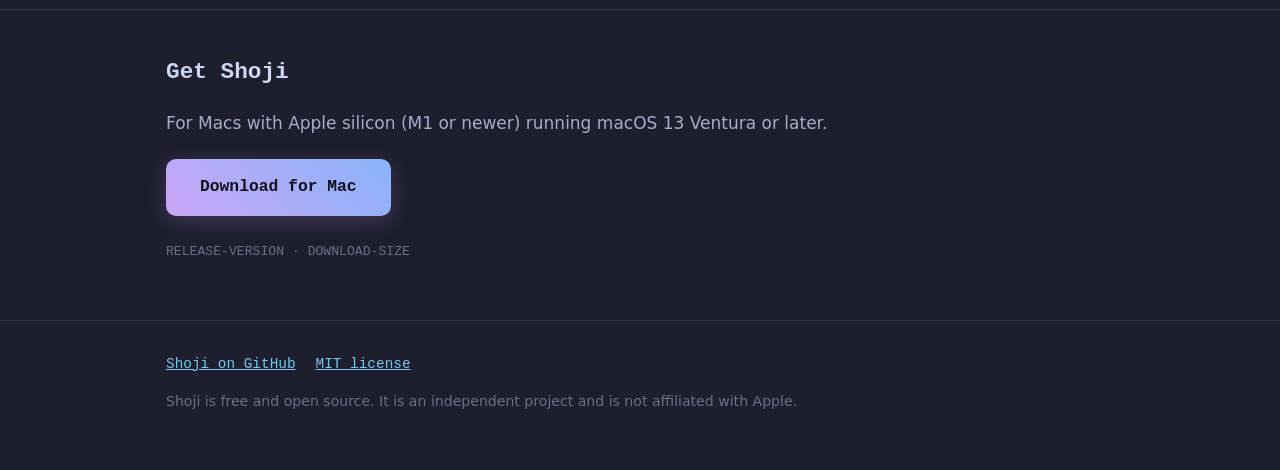
==== commit 227513dd: "Ship the MIT license in each app and the DMG; link it from the site Co-Authored-By: Claude Opus 5.5 " ====
--- a/web/index.html
+++ b/web/index.html
@@ -263,9 +263,10 @@
   <div class="wrap">
     <div class="links">
       <a href="https://github.com/paulbeavers/shoji">Shoji on GitHub</a>
+      <a href="https://github.com/paulbeavers/shoji/blob/main/LICENSE">MIT license</a>
     </div>
     <p style="margin:0">
-      Shoji is an independent project and is not affiliated with Apple.
+      Shoji is free and open source. It is an independent project and is not affiliated with Apple.
     </p>
   </div>
 </footer>
